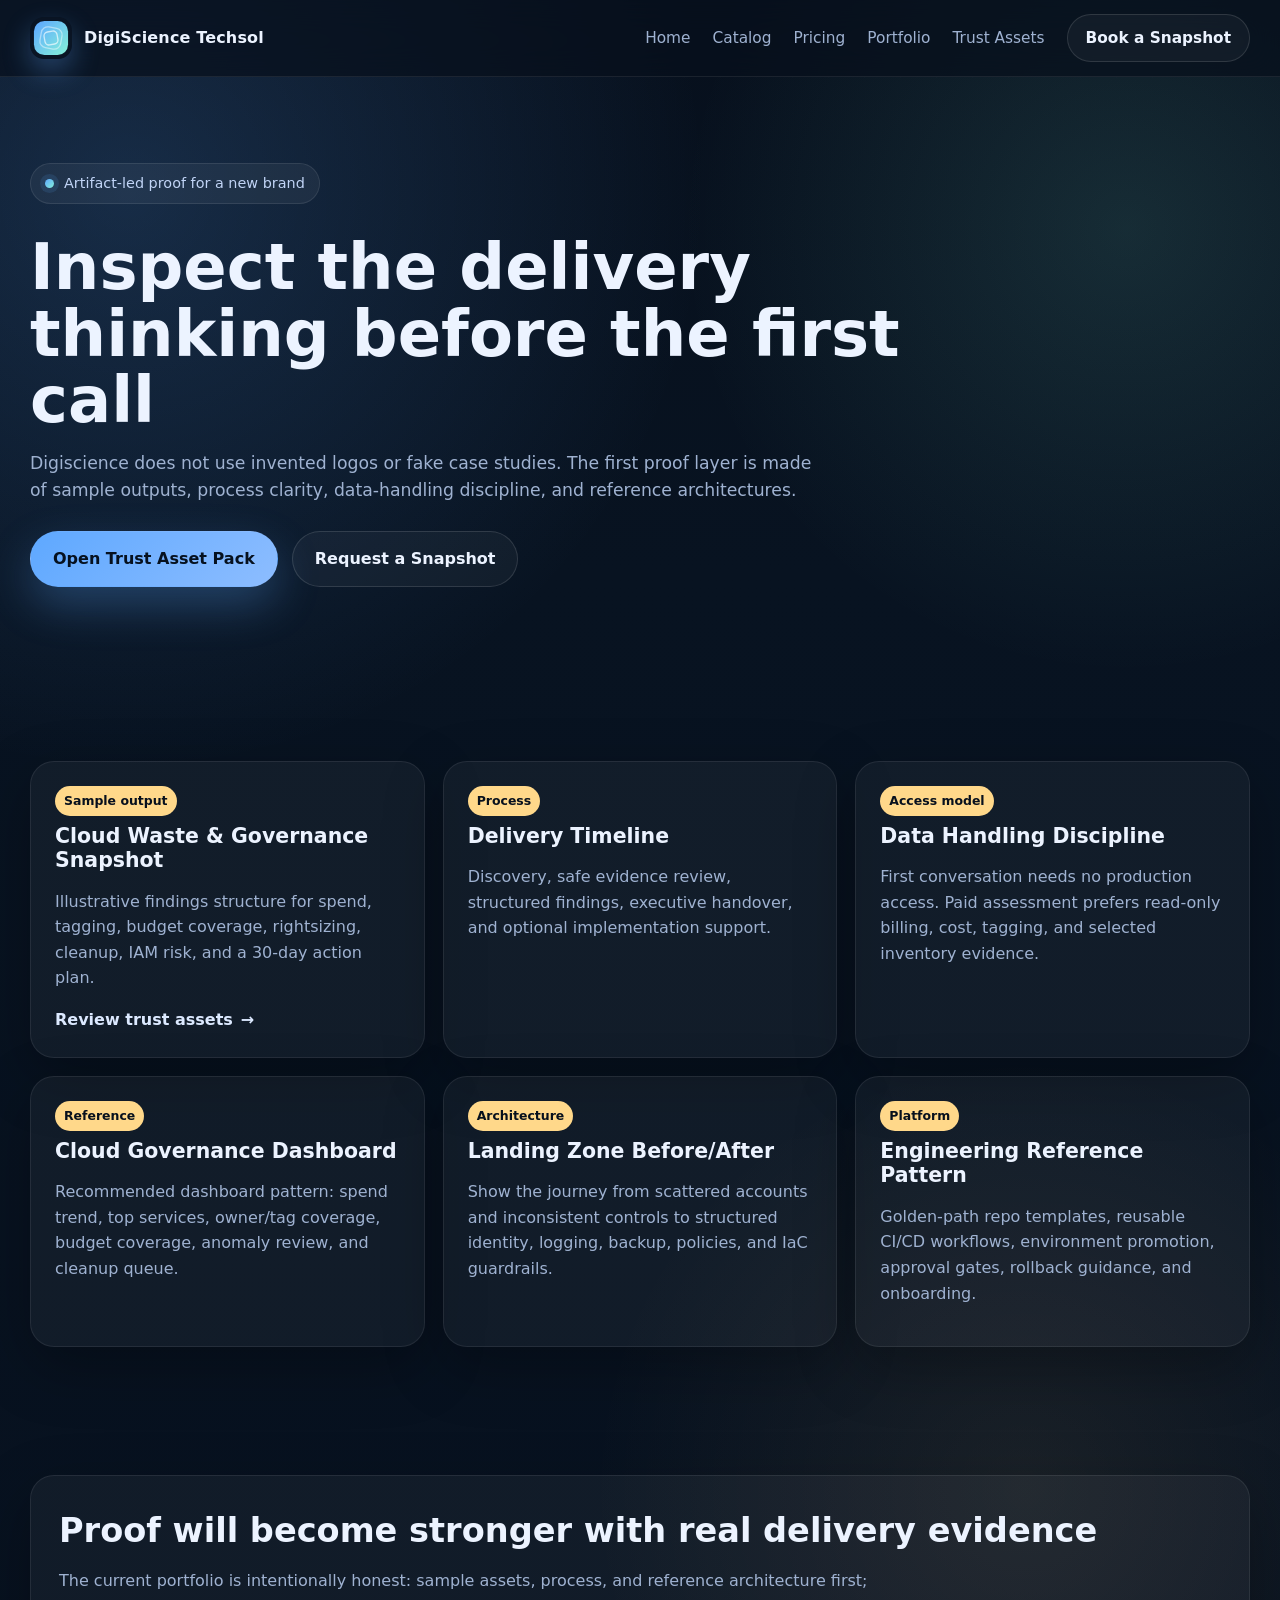
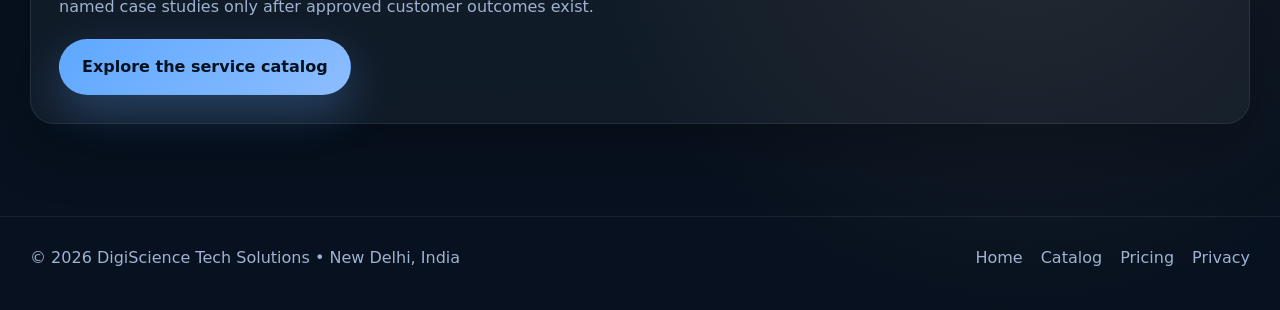
==== portfolio.html @ a68ceeec "Add buyer-ready catalog pricing and portfolio pages" ====
<!DOCTYPE html>
<html lang="en">
<head>
  <meta charset="UTF-8" />
  <meta name="viewport" content="width=device-width, initial-scale=1.0" />
  <title>Portfolio And Proof | DigiScience Techsol</title>
  <meta name="description" content="Review DigiScience Techsol's artifact-led proof: sample cloud governance output, delivery process, data handling, landing-zone diagrams, and platform engineering reference architecture." />
  <meta name="robots" content="index, follow" />
  <meta name="theme-color" content="#07101d" />
  <link rel="canonical" href="https://digisciencetechsol.com/portfolio.html" />
  <link rel="icon" href="assets/favicon.svg" type="image/svg+xml" />
  <link rel="stylesheet" href="style.css" />
</head>
<body>
  <header class="topbar">
    <div class="container nav">
      <a class="brand" href="index.html#home" aria-label="DigiScience Tech Solutions home">
        <img class="brand-mark" src="assets/favicon.svg" alt="DigiScience logo" width="42" height="42" decoding="async" />
        <span class="brand-text">DigiScience Techsol</span>
      </a>
      <button class="menu-toggle" id="menuToggle" aria-label="Open menu" aria-expanded="false" aria-controls="navLinks">
        <span></span><span></span><span></span>
      </button>
      <nav class="nav-links" id="navLinks">
        <a href="index.html">Home</a>
        <a href="services.html">Catalog</a>
        <a href="pricing.html">Pricing</a>
        <a href="portfolio.html">Portfolio</a>
        <a href="trust-assets.html">Trust Assets</a>
        <a href="index.html#contact" class="btn btn-secondary nav-cta">Book a Snapshot</a>
      </nav>
    </div>
  </header>

  <main>
    <section class="page-hero bg-grid">
      <div class="container">
        <div class="eyebrow">Artifact-led proof for a new brand</div>
        <h1>Inspect the delivery thinking before the first call</h1>
        <p>Digiscience does not use invented logos or fake case studies. The first proof layer is made of sample outputs, process clarity, data-handling discipline, and reference architectures.</p>
        <div class="hero-actions">
          <a class="btn btn-primary" href="trust-assets.html">Open Trust Asset Pack</a>
          <a class="btn btn-secondary" href="index.html#contact">Request a Snapshot</a>
        </div>
      </div>
    </section>

    <section class="section">
      <div class="container proof-grid">
        <article class="proof-card">
          <span class="trust-kicker">Sample output</span>
          <h2>Cloud Waste & Governance Snapshot</h2>
          <p>Illustrative findings structure for spend, tagging, budget coverage, rightsizing, cleanup, IAM risk, and a 30-day action plan.</p>
          <a class="card-link" href="trust-assets.html">Review trust assets <span>→</span></a>
        </article>
        <article class="proof-card">
          <span class="trust-kicker">Process</span>
          <h2>Delivery Timeline</h2>
          <p>Discovery, safe evidence review, structured findings, executive handover, and optional implementation support.</p>
        </article>
        <article class="proof-card">
          <span class="trust-kicker">Access model</span>
          <h2>Data Handling Discipline</h2>
          <p>First conversation needs no production access. Paid assessment prefers read-only billing, cost, tagging, and selected inventory evidence.</p>
        </article>
        <article class="proof-card">
          <span class="trust-kicker">Reference</span>
          <h2>Cloud Governance Dashboard</h2>
          <p>Recommended dashboard pattern: spend trend, top services, owner/tag coverage, budget coverage, anomaly review, and cleanup queue.</p>
        </article>
        <article class="proof-card">
          <span class="trust-kicker">Architecture</span>
          <h2>Landing Zone Before/After</h2>
          <p>Show the journey from scattered accounts and inconsistent controls to structured identity, logging, backup, policies, and IaC guardrails.</p>
        </article>
        <article class="proof-card">
          <span class="trust-kicker">Platform</span>
          <h2>Engineering Reference Pattern</h2>
          <p>Golden-path repo templates, reusable CI/CD workflows, environment promotion, approval gates, rollback guidance, and onboarding.</p>
        </article>
      </div>
    </section>

    <section class="section section-tight">
      <div class="container cta-panel">
        <h2>Proof will become stronger with real delivery evidence</h2>
        <p>The current portfolio is intentionally honest: sample assets, process, and reference architecture first; named case studies only after approved customer outcomes exist.</p>
        <a class="btn btn-primary" href="services.html">Explore the service catalog</a>
      </div>
    </section>
  </main>

  <footer class="footer">
    <div class="container footer-inner">
      <div>© 2026 DigiScience Tech Solutions • New Delhi, India</div>
      <div class="footer-links">
        <a href="index.html">Home</a>
        <a href="services.html">Catalog</a>
        <a href="pricing.html">Pricing</a>
        <a href="privacy.html">Privacy</a>
      </div>
    </div>
  </footer>

  <script src="script.js" defer></script>
</body>
</html>
---- style.css ----
:root {
  --bg: #07101d;
  --bg-2: #0b1627;
  --panel: rgba(12, 24, 42, 0.8);
  --panel-2: rgba(255, 255, 255, 0.05);
  --line: rgba(255, 255, 255, 0.08);
  --text: #ecf3ff;
  --muted: #9fb2d1;
  --primary: #5ea8ff;
  --primary-2: #84f0da;
  --accent: #ffd88a;
  --success: #8df2c4;
  --shadow: 0 20px 60px rgba(0, 0, 0, 0.28);
  --radius: 24px;
  --max: 1220px;
}

* {
  box-sizing: border-box;
}

html {
  scroll-behavior: smooth;
}

body {
  margin: 0;
  font-family: ui-sans-serif, system-ui, -apple-system, BlinkMacSystemFont, "Segoe UI", sans-serif;
  color: var(--text);
  background:
    radial-gradient(circle at 10% 10%, rgba(94,168,255,0.18), transparent 28%),
    radial-gradient(circle at 88% 12%, rgba(132,240,218,0.12), transparent 22%),
    radial-gradient(circle at 80% 78%, rgba(255,216,138,0.08), transparent 24%),
    linear-gradient(180deg, #07101d 0%, #081321 30%, #07111f 100%);
  line-height: 1.6;
  overflow-x: hidden;
}

img {
  max-width: 100%;
  display: block;
}

a {
  color: inherit;
  text-decoration: none;
}

.container {
  width: min(var(--max), calc(100% - 32px));
  margin: 0 auto;
}

.section {
  padding: 92px 0;
  position: relative;
}

.section-tight {
  padding-top: 36px;
}

.section-title {
  margin: 0 0 14px;
  font-size: clamp(2rem, 4vw, 3.25rem);
  line-height: 1.08;
  letter-spacing: 0;
}

.section-title.smaller {
  font-size: clamp(1.85rem, 3.2vw, 2.2rem);
}

.section-subtitle {
  margin: 0 0 28px;
  max-width: 760px;
  color: var(--muted);
  font-size: 1.02rem;
}

.section-subtitle.compact,
.muted-top,
.list-item span,
.step p,
.panel-copy,
.cta-banner span,
.contact-link span,
.contact-link a,
.faq-answer {
  color: var(--muted);
}

.bg-grid::before {
  content: "";
  position: absolute;
  inset: 0;
  background-image: linear-gradient(rgba(255,255,255,0.03) 1px, transparent 1px), linear-gradient(90deg, rgba(255,255,255,0.03) 1px, transparent 1px);
  background-size: 36px 36px;
  mask-image: linear-gradient(180deg, rgba(255,255,255,0.16), transparent 80%);
  pointer-events: none;
}

.topbar {
  position: sticky;
  top: 0;
  z-index: 100;
  backdrop-filter: blur(16px);
  background: rgba(7, 16, 29, 0.72);
  border-bottom: 1px solid var(--line);
}

.nav {
  min-height: 76px;
  display: flex;
  align-items: center;
  justify-content: space-between;
  gap: 18px;
}

.brand {
  display: flex;
  align-items: center;
  gap: 12px;
  font-weight: 700;
  letter-spacing: 0.01em;
  min-width: 0;
}

.brand-mark {
  width: 42px;
  height: 42px;
  border-radius: 14px;
  box-shadow: 0 12px 28px rgba(94, 168, 255, 0.32);
  flex: 0 0 auto;
}

.brand-text {
  white-space: nowrap;
  overflow: hidden;
  text-overflow: ellipsis;
}

.nav-links {
  display: flex;
  align-items: center;
  gap: 22px;
  color: var(--muted);
  font-size: 0.96rem;
}

.nav-links a:hover,
.footer-links a:hover,
.contact-link a:hover {
  color: var(--text);
}

.menu-toggle {
  display: none;
  border: 1px solid var(--line);
  background: transparent;
  color: var(--text);
  padding: 10px 12px;
  border-radius: 12px;
  cursor: pointer;
  min-width: 50px;
  min-height: 44px;
  align-items: center;
  justify-content: center;
  gap: 4px;
  flex-direction: column;
}

.menu-toggle span {
  width: 18px;
  height: 2px;
  background: var(--text);
  border-radius: 999px;
  display: block;
}

.btn {
  display: inline-flex;
  align-items: center;
  justify-content: center;
  gap: 10px;
  border-radius: 999px;
  padding: 14px 22px;
  font-weight: 600;
  border: 1px solid transparent;
  cursor: pointer;
  transition: transform .2s ease, box-shadow .2s ease, border-color .2s ease, background .2s ease;
}

.btn:hover {
  transform: translateY(-1px);
}

.btn-primary {
  color: #06111f;
  background: linear-gradient(135deg, var(--primary), #8dbdff);
  box-shadow: 0 18px 44px rgba(94,168,255,0.28);
}

.btn-secondary {
  background: rgba(255,255,255,0.04);
  border-color: rgba(255,255,255,0.12);
  color: var(--text);
}

.btn-ghost {
  background: transparent;
  border-color: rgba(255,255,255,0.14);
  color: #dbe7ff;
}

.nav-cta {
  padding: 11px 18px;
}

.hero {
  padding: 84px 0 64px;
  position: relative;
}

.page-hero {
  padding: 86px 0 58px;
  position: relative;
}

.page-hero h1 {
  margin: 12px 0 16px;
  max-width: 900px;
  font-size: clamp(2.35rem, 5vw, 4.4rem);
  line-height: 1.04;
  letter-spacing: 0;
}

.page-hero p {
  max-width: 800px;
  margin: 0 0 26px;
  color: var(--muted);
  font-size: 1.08rem;
}

.catalog-grid,
.price-grid,
.proof-grid {
  display: grid;
  grid-template-columns: repeat(3, minmax(0, 1fr));
  gap: 18px;
}

.catalog-offer,
.price-card,
.proof-card,
.check-card,
.cta-panel {
  border: 1px solid var(--line);
  background: rgba(255,255,255,0.045);
  border-radius: var(--radius);
  box-shadow: var(--shadow);
}

.catalog-offer,
.price-card,
.proof-card {
  padding: 24px;
}

.catalog-offer h2,
.price-card h2,
.proof-card h2 {
  margin: 8px 0 12px;
  font-size: 1.28rem;
  line-height: 1.2;
}

.catalog-offer p,
.price-card p,
.proof-card p,
.catalog-offer li {
  color: var(--muted);
}

.catalog-offer ul {
  margin: 18px 0 0;
  padding-left: 20px;
}

.catalog-offer li + li {
  margin-top: 8px;
}

.price-card.featured {
  border-color: rgba(132,240,218,0.28);
  background: rgba(132,240,218,0.08);
}

.price {
  color: var(--text) !important;
  margin: 14px 0;
  font-size: 1.55rem;
  line-height: 1.25;
  font-weight: 800;
}

.price span {
  color: var(--muted);
  font-size: 1rem;
  font-weight: 600;
}

.check-grid {
  display: grid;
  grid-template-columns: repeat(2, minmax(0, 1fr));
  gap: 12px;
}

.check-card {
  padding: 16px 18px;
  color: #dbe7ff;
}

.cta-panel {
  padding: 28px;
}

.cta-panel h2 {
  margin: 0 0 10px;
  font-size: clamp(1.55rem, 3vw, 2.1rem);
}

.cta-panel p {
  margin: 0 0 20px;
  max-width: 840px;
  color: var(--muted);
}

.hero-grid {
  display: grid;
  grid-template-columns: 1.1fr 0.9fr;
  gap: 34px;
  align-items: center;
}

.eyebrow {
  display: inline-flex;
  align-items: center;
  gap: 10px;
  border-radius: 999px;
  padding: 8px 14px;
  background: rgba(255,255,255,0.05);
  border: 1px solid rgba(255,255,255,0.09);
  color: #c1d4f6;
  font-size: 0.9rem;
  margin-bottom: 18px;
}

.eyebrow::before {
  content: "";
  width: 9px;
  height: 9px;
  border-radius: 50%;
  background: linear-gradient(135deg, var(--primary), var(--primary-2));
  box-shadow: 0 0 0 5px rgba(94,168,255,0.12);
}

.hero h1 {
  margin: 0 0 18px;
  font-size: clamp(2.8rem, 6vw, 5.25rem);
  line-height: 0.98;
  letter-spacing: 0;
  max-width: 760px;
}

.gradient-text {
  background: linear-gradient(135deg, #ffffff 10%, #b2d7ff 50%, #92f2df 100%);
  -webkit-background-clip: text;
  background-clip: text;
  color: transparent;
}

.hero p {
  margin: 0 0 26px;
  max-width: 700px;
  color: var(--muted);
  font-size: 1.07rem;
}

.hero-actions,
.hero-badges,
.tags,
.footer-links {
  display: flex;
  flex-wrap: wrap;
}

.hero-actions {
  gap: 14px;
  margin-bottom: 24px;
}

.hero-badges {
  gap: 10px;
}

.chip,
.tag {
  display: inline-flex;
  align-items: center;
  gap: 8px;
  padding: 10px 12px;
  border-radius: 999px;
  background: rgba(255,255,255,0.05);
  border: 1px solid rgba(255,255,255,0.08);
  color: #d8e6ff;
  font-size: 0.9rem;
}

.hero-panel,
.card,
.step,
.contact-card,
.faq-item {
  background: var(--panel);
  border: 1px solid var(--line);
  box-shadow: var(--shadow);
}

.hero-panel {
  position: relative;
  overflow: hidden;
  border-radius: 28px;
  padding: 28px;
}

.hero-panel::before {
  content: "";
  position: absolute;
  top: -80px;
  right: -80px;
  width: 220px;
  height: 220px;
  border-radius: 50%;
  background: radial-gradient(circle, rgba(132,240,218,0.22), transparent 64%);
}

.panel-title,
.subhead {
  margin-top: 0;
  font-size: 1.45rem;
}

.panel-copy {
  margin: 0;
}

.hero-diagram {
  display: grid;
  gap: 14px;
  margin-top: 18px;
}

.flow-box {
  border-radius: 18px;
  padding: 16px 18px;
  background: rgba(255,255,255,0.04);
  border: 1px solid rgba(255,255,255,0.08);
  display: flex;
  align-items: center;
  justify-content: space-between;
  gap: 12px;
}

.flow-box strong {
  display: block;
  font-size: 1rem;
}

.flow-box span {
  color: var(--muted);
  font-size: 0.92rem;
}

.arrow,
.card-icon,
.icon,
.number {
  display: inline-flex;
  align-items: center;
  justify-content: center;
}

.arrow {
  width: 34px;
  height: 34px;
  border-radius: 10px;
  background: rgba(94,168,255,0.12);
  color: #d8e6ff;
  flex: 0 0 auto;
}

.cta-banner {
  margin-top: 22px;
  padding: 20px 22px;
  border-radius: 22px;
  background: linear-gradient(135deg, rgba(94,168,255,0.12), rgba(132,240,218,0.08));
  border: 1px solid rgba(255,255,255,0.08);
}

.cta-banner strong {
  display: block;
  margin-bottom: 6px;
}

.space-top {
  margin-top: 22px;
}

.service-strip {
  background: #060606;
  border-top: 1px solid rgba(255,255,255,0.08);
  border-bottom: 1px solid rgba(255,255,255,0.08);
}

.service-strip-inner {
  display: grid;
  grid-template-columns: repeat(6, minmax(0, 1fr));
  gap: 1px;
  background: rgba(255,255,255,0.08);
}

.service-link {
  background: #0a0a0a;
  text-align: center;
  padding: 18px 12px;
  color: #deebff;
  font-size: 0.95rem;
  transition: background .2s ease, color .2s ease;
}

.service-link:hover {
  background: #101826;
  color: #fff;
}

.cards,
.process,
.pill-grid,
.contact-grid,
.trust-grid,
.asset-grid,
.check-grid {
  display: grid;
}

.cards {
  grid-template-columns: repeat(3, minmax(0, 1fr));
  gap: 24px;
}

.card {
  position: relative;
  border-radius: var(--radius);
  padding: 28px;
  overflow: hidden;
}

.card::before {
  content: "";
  position: absolute;
  inset: 0 0 auto 0;
  height: 1px;
  background: linear-gradient(90deg, transparent, rgba(255,255,255,0.18), transparent);
}

.card h3 {
  margin: 14px 0 10px;
  font-size: 1.22rem;
}

.card p {
  margin: 0 0 16px;
  color: var(--muted);
}

.card-icon,
.icon {
  width: 42px;
  height: 42px;
  border-radius: 14px;
  background: rgba(94,168,255,0.12);
  color: #d9e8ff;
  flex: 0 0 auto;
  font-weight: 700;
  font-size: 0.9rem;
}

.tags {
  gap: 8px;
  margin-bottom: 18px;
}

.tags-tight {
  gap: 10px;
}

.tag {
  margin: 0;
  padding: 8px 11px;
  background: rgba(94,168,255,0.1);
  border: 1px solid rgba(94,168,255,0.14);
  font-size: 0.84rem;
}

.card-link {
  color: #dce9ff;
  font-weight: 600;
  display: inline-flex;
  align-items: center;
  gap: 8px;
}

.card-link:hover {
  color: #fff;
}

.trust-grid {
  grid-template-columns: repeat(4, minmax(0, 1fr));
  gap: 18px;
}

.trust-card {
  border-radius: 22px;
  padding: 22px;
  background: rgba(255,255,255,0.04);
  border: 1px solid rgba(255,255,255,0.08);
}

.trust-card h3 {
  margin: 8px 0 10px;
  font-size: 1.06rem;
}

.trust-card p {
  margin: 0;
  color: var(--muted);
  font-size: 0.95rem;
}

.trust-kicker {
  display: inline-flex;
  padding: 5px 9px;
  border-radius: 999px;
  color: #07101d;
  background: var(--accent);
  font-size: 0.78rem;
  font-weight: 700;
}

.trust-actions {
  display: flex;
  gap: 12px;
  flex-wrap: wrap;
  margin-top: 24px;
}

.split {
  display: grid;
  grid-template-columns: 1fr 1fr;
  gap: 24px;
  align-items: stretch;
}

.list {
  display: grid;
  gap: 14px;
}

.list-item {
  display: flex;
  gap: 14px;
  align-items: flex-start;
  padding: 14px 0;
  border-bottom: 1px solid rgba(255,255,255,0.08);
}

.list-item:last-child {
  border-bottom: none;
}

.dot {
  width: 12px;
  height: 12px;
  border-radius: 50%;
  background: linear-gradient(135deg, var(--primary), var(--primary-2));
  margin-top: 8px;
  flex: 0 0 auto;
}

.pill-grid {
  grid-template-columns: repeat(2, minmax(0, 1fr));
  gap: 14px;
}

.pill-card {
  border-radius: 20px;
  padding: 18px;
  background: rgba(255,255,255,0.04);
  border: 1px solid rgba(255,255,255,0.08);
}

.pill-card strong {
  display: block;
  margin-bottom: 8px;
}

.pill-card span {
  color: var(--muted);
  font-size: 0.95rem;
}

.process {
  grid-template-columns: repeat(4, minmax(0, 1fr));
  gap: 18px;
}

.step {
  border-radius: 22px;
  padding: 24px;
}

.number {
  width: 42px;
  height: 42px;
  border-radius: 12px;
  font-weight: 700;
  margin-bottom: 16px;
  background: rgba(94,168,255,0.12);
  color: #d6e6ff;
}

.step h3 {
  margin: 0 0 10px;
}

.step p {
  margin: 0;
}

.asset-hero {
  position: relative;
  padding: 86px 0 54px;
}

.asset-hero .container {
  max-width: 920px;
}

.asset-hero h1 {
  margin: 0 0 18px;
  font-size: clamp(2.35rem, 5vw, 4.2rem);
  line-height: 1.04;
}

.asset-hero p {
  max-width: 760px;
  color: var(--muted);
  font-size: 1.08rem;
}

.asset-section {
  padding-top: 52px;
}

.asset-layout {
  display: grid;
  grid-template-columns: 250px minmax(0, 1fr);
  gap: 28px;
  align-items: start;
}

.asset-nav {
  position: sticky;
  top: 98px;
  display: grid;
  gap: 8px;
  padding: 14px;
  border-radius: 20px;
  background: rgba(255,255,255,0.04);
  border: 1px solid rgba(255,255,255,0.08);
}

.asset-nav a {
  color: var(--muted);
  padding: 9px 11px;
  border-radius: 12px;
}

.asset-nav a:hover {
  color: var(--text);
  background: rgba(255,255,255,0.05);
}

.asset-content {
  display: grid;
  gap: 22px;
}

.asset-card {
  border-radius: 24px;
  padding: 30px;
  background: rgba(12, 24, 42, 0.78);
  border: 1px solid rgba(255,255,255,0.08);
  box-shadow: var(--shadow);
}

.asset-card h2 {
  margin: 0 0 12px;
  font-size: clamp(1.55rem, 3vw, 2.2rem);
  line-height: 1.12;
}

.asset-card h3 {
  margin: 0 0 10px;
}

.asset-card p,
.asset-card li {
  color: var(--muted);
}

.asset-grid {
  grid-template-columns: repeat(2, minmax(0, 1fr));
  gap: 18px;
  margin-top: 22px;
}

.asset-grid > div,
.table-wrap,
.check-grid span {
  border-radius: 18px;
  background: rgba(255,255,255,0.04);
  border: 1px solid rgba(255,255,255,0.08);
  padding: 18px;
}

.asset-card ul {
  margin: 0;
  padding-left: 20px;
}

.table-wrap {
  overflow-x: auto;
  margin-top: 20px;
}

table {
  width: 100%;
  border-collapse: collapse;
  min-width: 680px;
}

th,
td {
  padding: 13px 12px;
  border-bottom: 1px solid rgba(255,255,255,0.08);
  text-align: left;
  vertical-align: top;
}

th {
  color: #eaf2ff;
  font-size: 0.9rem;
}

td {
  color: var(--muted);
}

.compact-process {
  grid-template-columns: repeat(3, minmax(0, 1fr));
  margin-top: 20px;
}

.check-grid {
  grid-template-columns: repeat(2, minmax(0, 1fr));
  gap: 12px;
  margin-top: 18px;
}

.faq {
  display: grid;
  gap: 14px;
}

.faq-item {
  border-radius: 20px;
  overflow: hidden;
}

.faq-question {
  width: 100%;
  display: flex;
  align-items: center;
  justify-content: space-between;
  gap: 16px;
  padding: 20px 22px;
  background: transparent;
  color: var(--text);
  border: 0;
  text-align: left;
  cursor: pointer;
  font: inherit;
  font-weight: 600;
}

.faq-answer {
  display: none;
  padding: 0 22px 20px;
}

.faq-item.open .faq-answer {
  display: block;
}

.contact-grid {
  grid-template-columns: 0.92fr 1.08fr;
  gap: 24px;
  align-items: start;
}

.contact-card {
  border-radius: 24px;
  padding: 28px;
}

.contact-links {
  display: grid;
  gap: 14px;
  margin-top: 18px;
}

.contact-link {
  display: flex;
  align-items: flex-start;
  gap: 14px;
  padding: 16px 18px;
  border-radius: 18px;
  background: rgba(255,255,255,0.04);
  border: 1px solid rgba(255,255,255,0.08);
}

.contact-link strong {
  display: block;
  margin-bottom: 4px;
}

form {
  display: grid;
  gap: 14px;
}

label {
  display: block;
  font-size: 0.95rem;
  color: #dbe7ff;
}

input,
textarea,
select {
  width: 100%;
  margin-top: 8px;
  padding: 14px 15px;
  border-radius: 14px;
  border: 1px solid rgba(255,255,255,0.1);
  background: rgba(255,255,255,0.04);
  color: var(--text);
  font: inherit;
  outline: none;
}

input:focus,
textarea:focus,
select:focus {
  border-color: rgba(94,168,255,0.45);
  box-shadow: 0 0 0 4px rgba(94,168,255,0.12);
}

textarea {
  min-height: 150px;
  resize: vertical;
}

.hidden-field {
  display: none;
}

.form-note {
  margin-top: 8px;
  padding: 14px 16px;
  border-radius: 14px;
  background: rgba(141,242,196,0.08);
  border: 1px solid rgba(141,242,196,0.18);
  color: #d9fff0;
  display: none;
}

.form-note.show {
  display: block;
}

.privacy-note {
  margin: 10px 0 0;
  color: var(--muted);
  font-size: 0.88rem;
  line-height: 1.6;
}

.privacy-note a {
  color: var(--accent);
  font-weight: 700;
}

.footer {
  border-top: 1px solid rgba(255,255,255,0.08);
  padding: 28px 0 40px;
  color: var(--muted);
}

.footer-inner {
  display: flex;
  align-items: center;
  justify-content: space-between;
  gap: 16px;
  flex-wrap: wrap;
}

.footer-links {
  gap: 18px;
}

.reveal {
  opacity: 0;
  transform: translateY(18px);
  transition: opacity .55s ease, transform .55s ease;
}

.reveal.visible {
  opacity: 1;
  transform: translateY(0);
}

.success-page {
  min-height: 100vh;
  display: grid;
  place-items: center;
}

.success-card {
  width: min(720px, calc(100% - 32px));
  border-radius: 28px;
  padding: 36px;
  text-align: center;
  background: var(--panel);
  border: 1px solid var(--line);
  box-shadow: var(--shadow);
}

.success-card h1 {
  margin: 18px 0 12px;
  font-size: clamp(2rem, 4vw, 3rem);
}

.success-card p {
  color: var(--muted);
  margin: 0 0 24px;
}

.success-badge {
  width: 64px;
  height: 64px;
  margin: 0 auto;
  border-radius: 18px;
  background: linear-gradient(135deg, rgba(94,168,255,0.22), rgba(132,240,218,0.22));
  display: grid;
  place-items: center;
  font-size: 1.6rem;
}

@media (max-width: 1080px) {
  .hero-grid,
  .split,
  .contact-grid {
    grid-template-columns: 1fr;
  }

  .cards {
    grid-template-columns: repeat(2, minmax(0, 1fr));
  }

  .process {
    grid-template-columns: repeat(2, minmax(0, 1fr));
  }

  .trust-grid,
  .asset-grid,
  .compact-process,
  .check-grid {
    grid-template-columns: repeat(2, minmax(0, 1fr));
  }

  .asset-layout {
    grid-template-columns: 1fr;
  }

  .asset-nav {
    position: static;
    grid-template-columns: repeat(3, minmax(0, 1fr));
  }

  .service-strip-inner {
    grid-template-columns: repeat(3, minmax(0, 1fr));
  }
}

@media (max-width: 760px) {
  .menu-toggle {
    display: inline-flex;
  }

  .nav {
    padding: 14px 0;
    align-items: flex-start;
  }

  .nav-links {
    display: none;
    position: absolute;
    top: 76px;
    left: 16px;
    right: 16px;
    padding: 14px;
    background: rgba(8, 17, 30, 0.97);
    border-radius: 18px;
    border: 1px solid rgba(255,255,255,0.08);
    flex-direction: column;
    align-items: flex-start;
  }

  .nav-links.open {
    display: flex;
  }

  .cards,
  .pill-grid,
  .process,
  .service-strip-inner,
  .trust-grid,
  .asset-grid,
  .compact-process,
  .check-grid,
  .asset-nav,
  .catalog-grid,
  .price-grid,
  .proof-grid {
    grid-template-columns: 1fr;
  }

  .hero {
    padding-top: 62px;
  }

  .section {
    padding: 72px 0;
  }

  .hero-actions {
    flex-direction: column;
    align-items: stretch;
  }

  .btn,
  .nav-cta {
    width: 100%;
  }

  .brand-text {
    white-space: normal;
    line-height: 1.2;
  }
}


.flow-link {
  cursor: pointer;
}

.flow-link:hover {
  border-color: rgba(94,168,255,0.28);
  background: rgba(255,255,255,0.06);
}

.flow-link:hover .arrow,
.card-link:hover span,
.cta-inline-link:hover {
  transform: translateX(2px);
}

.arrow,
.card-link span {
  transition: transform .2s ease;
}

.cta-inline-link {
  display: inline-flex;
  align-items: center;
  gap: 8px;
  margin-top: 12px;
  font-weight: 600;
  color: #e6f0ff;
}

.cta-inline-link:hover {
  color: #ffffff;
}

.faq-question span {
  display: inline-flex;
  min-width: 20px;
  justify-content: center;
  font-size: 1.15rem;
}

.form-note.show {
  display: block;
}

.form-note.is-success {
  background: rgba(141,242,196,0.08);
  border-color: rgba(141,242,196,0.18);
  color: #d9fff0;
}

.form-note.is-info {
  background: rgba(94,168,255,0.10);
  border-color: rgba(94,168,255,0.22);
  color: #e3efff;
}


/* SEO / performance refinements */
.flow-link,
.card-link,
.service-link,
.footer-links a,
.nav-links a,
.contact-link a,
.cta-inline-link {
  text-underline-offset: 0.18em;
}

.btn:focus-visible,
.nav-links a:focus-visible,
.footer-links a:focus-visible,
.service-link:focus-visible,
.card-link:focus-visible,
.flow-link:focus-visible,
.contact-link a:focus-visible,
.cta-inline-link:focus-visible,
.faq-question:focus-visible,
input:focus-visible,
textarea:focus-visible,
select:focus-visible {
  outline: 2px solid rgba(132, 240, 218, 0.9);
  outline-offset: 3px;
}

@media (prefers-reduced-motion: reduce) {
  html {
    scroll-behavior: auto;
  }

  *, *::before, *::after {
    animation-duration: 0.01ms !important;
    animation-iteration-count: 1 !important;
    transition-duration: 0.01ms !important;
  }
}
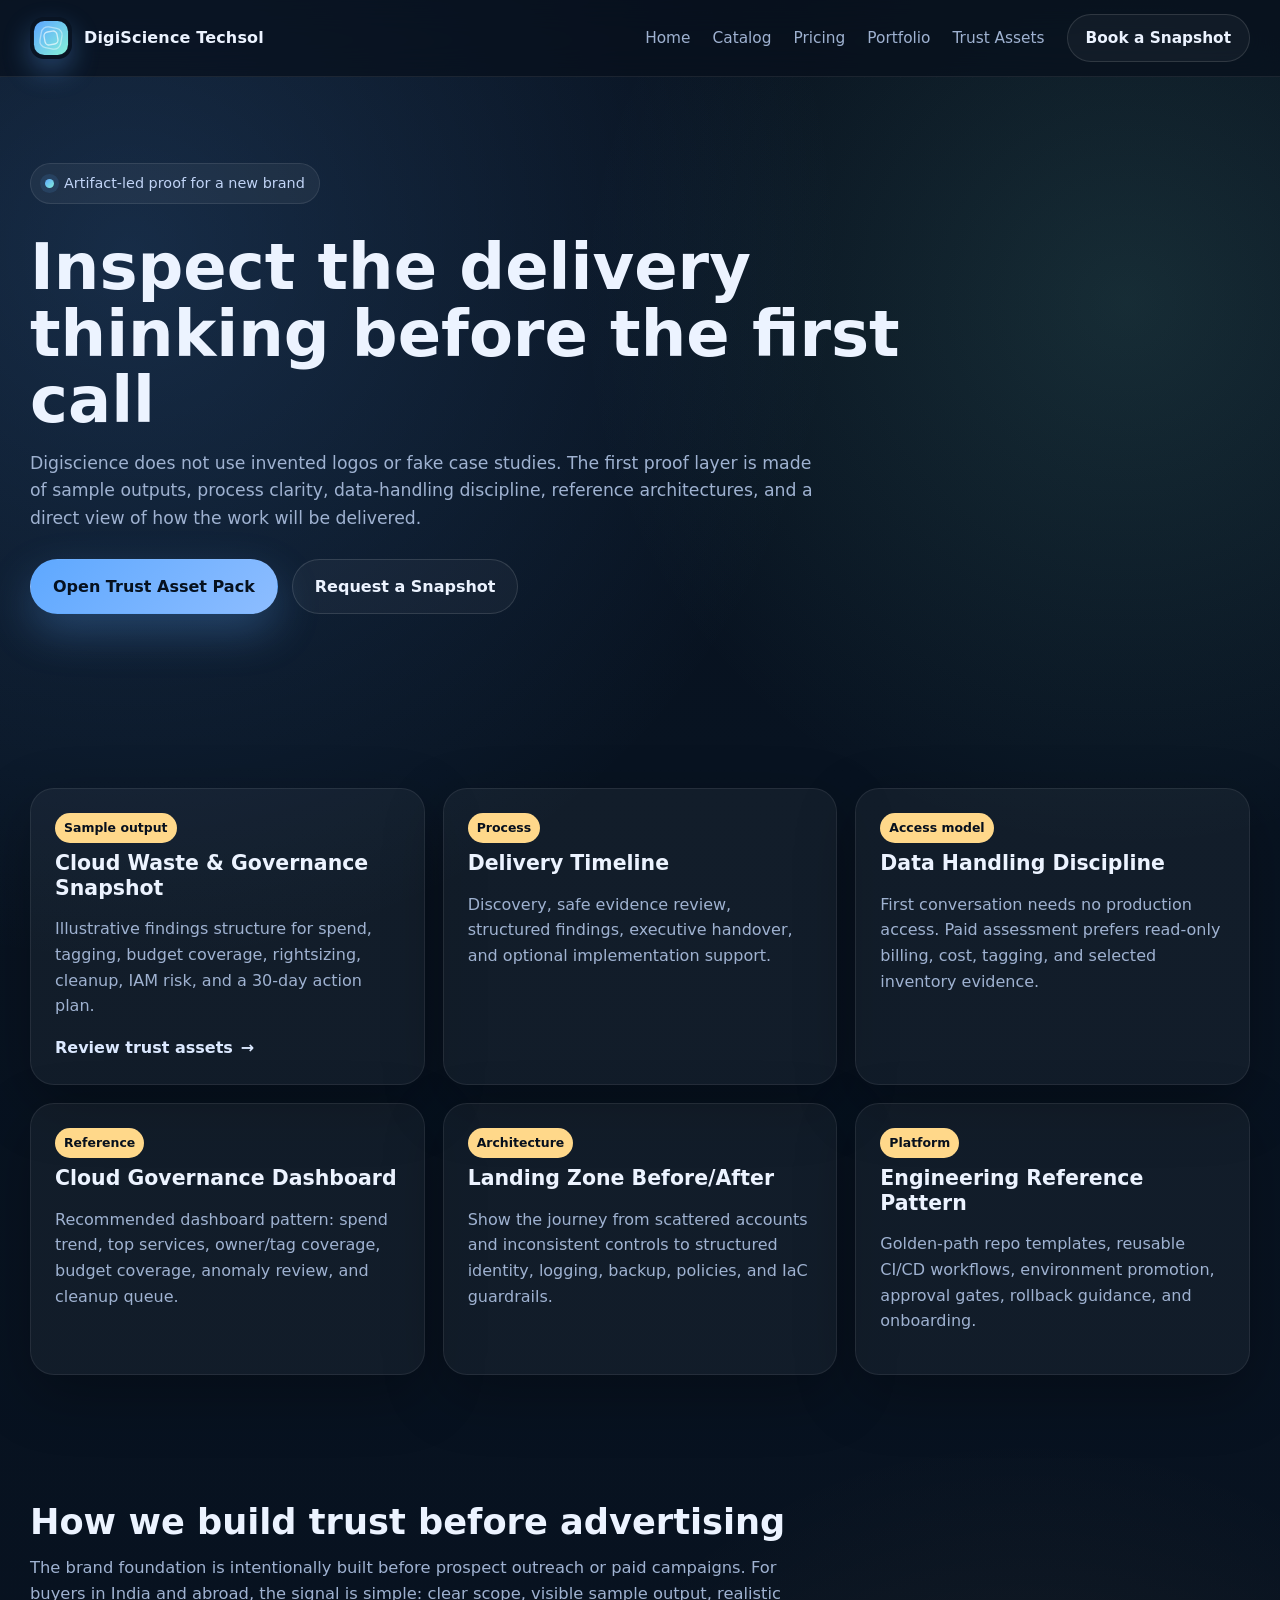
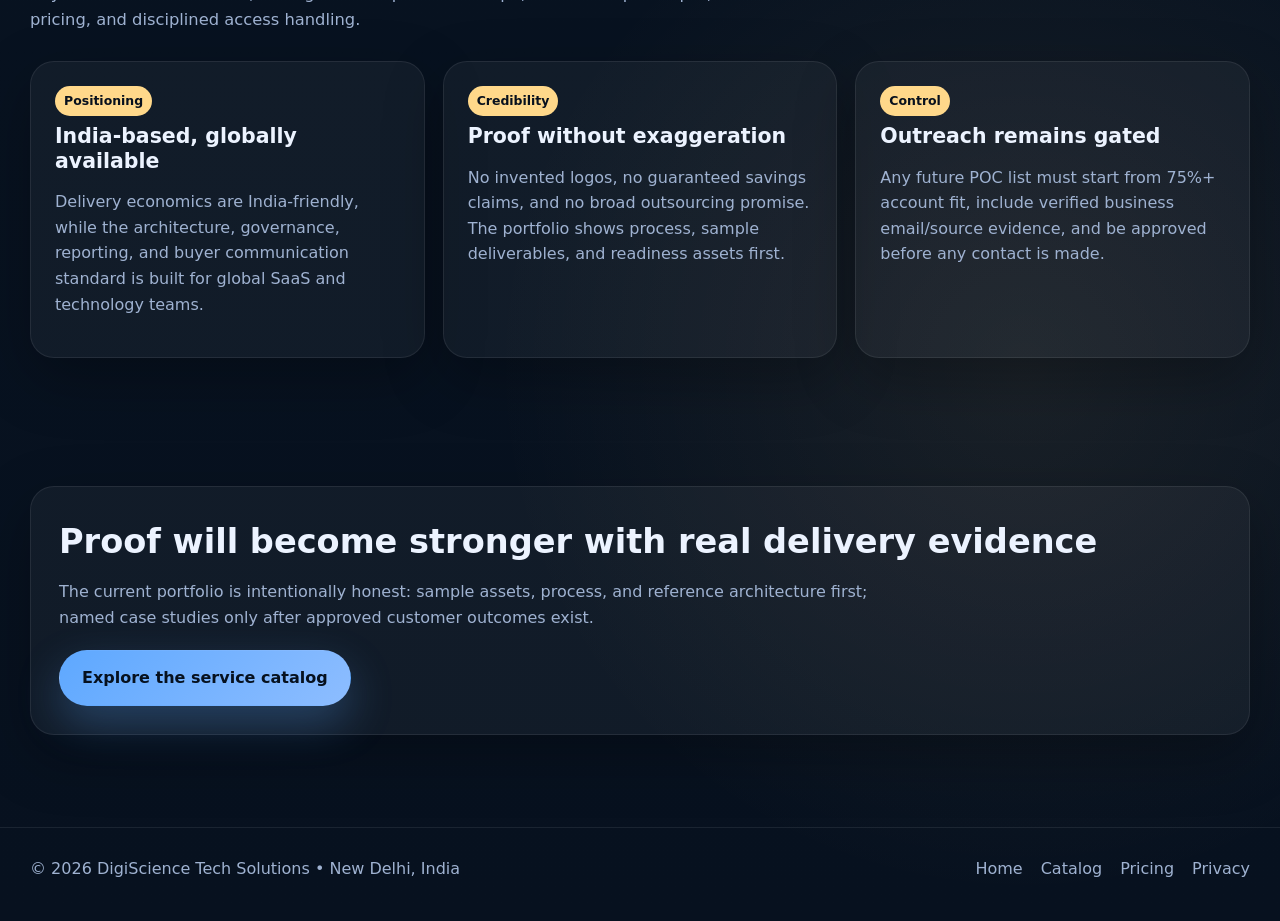
==== commit 8fd5cef2: "Polish brand proof and trust pages" ====
--- a/portfolio.html
+++ b/portfolio.html
@@ -37,7 +37,7 @@
       <div class="container">
         <div class="eyebrow">Artifact-led proof for a new brand</div>
         <h1>Inspect the delivery thinking before the first call</h1>
-        <p>Digiscience does not use invented logos or fake case studies. The first proof layer is made of sample outputs, process clarity, data-handling discipline, and reference architectures.</p>
+        <p>Digiscience does not use invented logos or fake case studies. The first proof layer is made of sample outputs, process clarity, data-handling discipline, reference architectures, and a direct view of how the work will be delivered.</p>
         <div class="hero-actions">
           <a class="btn btn-primary" href="trust-assets.html">Open Trust Asset Pack</a>
           <a class="btn btn-secondary" href="index.html#contact">Request a Snapshot</a>
@@ -82,6 +82,30 @@
     </section>
 
     <section class="section section-tight">
+      <div class="container">
+        <h2 class="section-title smaller">How we build trust before advertising</h2>
+        <p class="section-subtitle">The brand foundation is intentionally built before prospect outreach or paid campaigns. For buyers in India and abroad, the signal is simple: clear scope, visible sample output, realistic pricing, and disciplined access handling.</p>
+        <div class="proof-grid">
+          <article class="proof-card">
+            <span class="trust-kicker">Positioning</span>
+            <h2>India-based, globally available</h2>
+            <p>Delivery economics are India-friendly, while the architecture, governance, reporting, and buyer communication standard is built for global SaaS and technology teams.</p>
+          </article>
+          <article class="proof-card">
+            <span class="trust-kicker">Credibility</span>
+            <h2>Proof without exaggeration</h2>
+            <p>No invented logos, no guaranteed savings claims, and no broad outsourcing promise. The portfolio shows process, sample deliverables, and readiness assets first.</p>
+          </article>
+          <article class="proof-card">
+            <span class="trust-kicker">Control</span>
+            <h2>Outreach remains gated</h2>
+            <p>Any future POC list must start from 75%+ account fit, include verified business email/source evidence, and be approved before any contact is made.</p>
+          </article>
+        </div>
+      </div>
+    </section>
+
+    <section class="section section-tight">
       <div class="container cta-panel">
         <h2>Proof will become stronger with real delivery evidence</h2>
         <p>The current portfolio is intentionally honest: sample assets, process, and reference architecture first; named case studies only after approved customer outcomes exist.</p>
@@ -105,4 +129,3 @@
   <script src="script.js" defer></script>
 </body>
 </html>
-
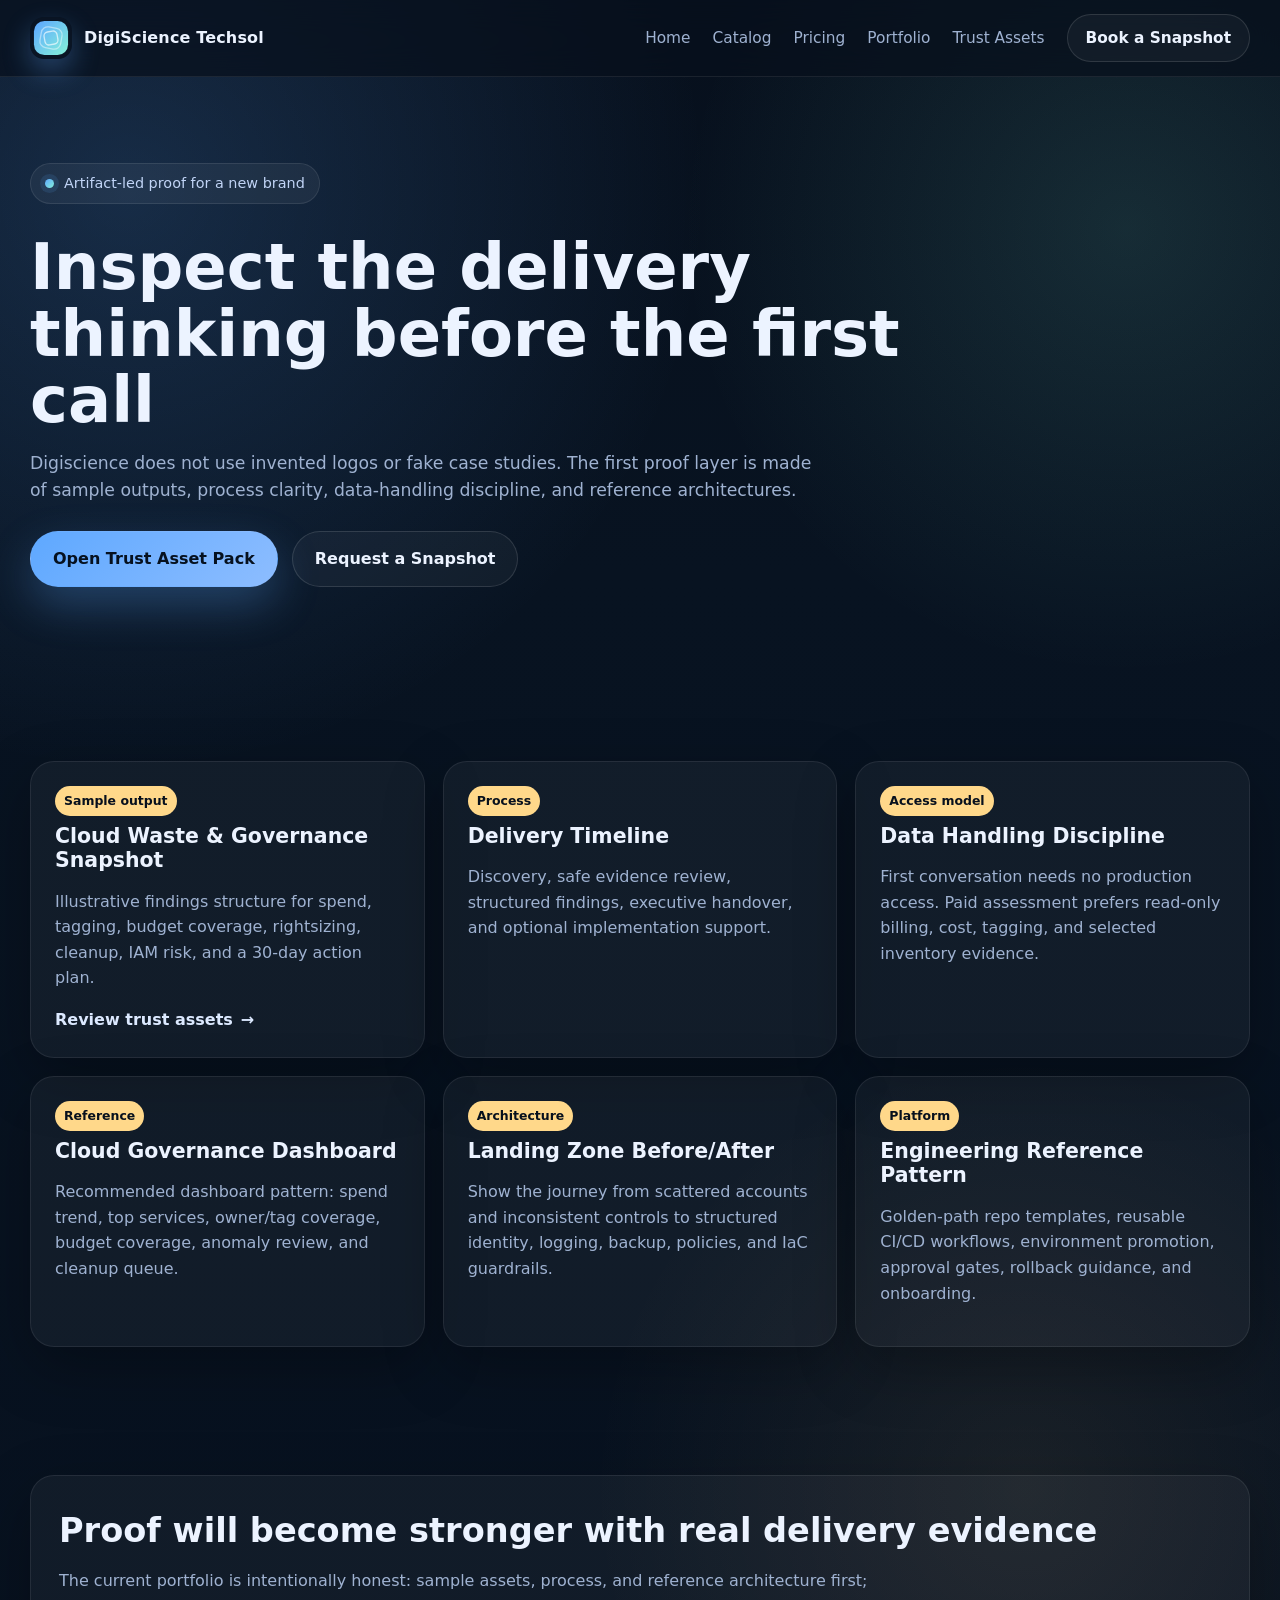
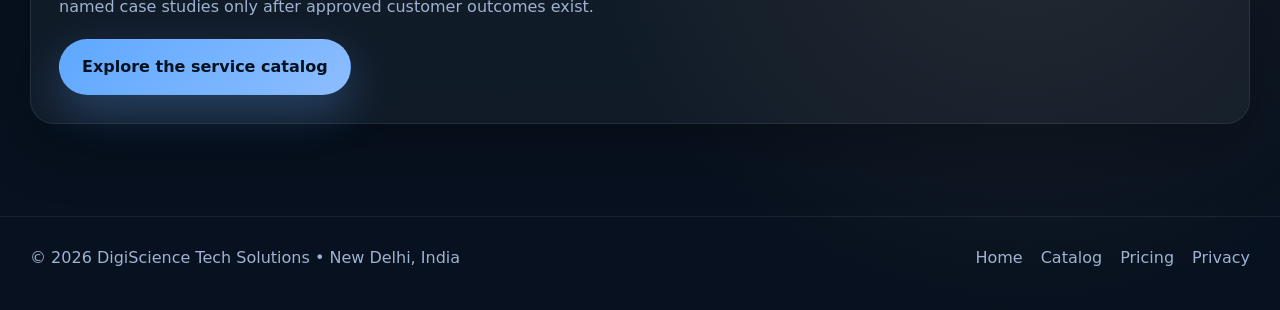
==== commit a35d2dc5: "Add DigiScience trust asset one-pager" ====
--- a/portfolio.html
+++ b/portfolio.html
@@ -37,7 +37,7 @@
       <div class="container">
         <div class="eyebrow">Artifact-led proof for a new brand</div>
         <h1>Inspect the delivery thinking before the first call</h1>
-        <p>Digiscience does not use invented logos or fake case studies. The first proof layer is made of sample outputs, process clarity, data-handling discipline, reference architectures, and a direct view of how the work will be delivered.</p>
+        <p>Digiscience does not use invented logos or fake case studies. The first proof layer is made of sample outputs, process clarity, data-handling discipline, and reference architectures.</p>
         <div class="hero-actions">
           <a class="btn btn-primary" href="trust-assets.html">Open Trust Asset Pack</a>
           <a class="btn btn-secondary" href="index.html#contact">Request a Snapshot</a>
@@ -82,30 +82,6 @@
     </section>
 
     <section class="section section-tight">
-      <div class="container">
-        <h2 class="section-title smaller">How we build trust before advertising</h2>
-        <p class="section-subtitle">The brand foundation is intentionally built before prospect outreach or paid campaigns. For buyers in India and abroad, the signal is simple: clear scope, visible sample output, realistic pricing, and disciplined access handling.</p>
-        <div class="proof-grid">
-          <article class="proof-card">
-            <span class="trust-kicker">Positioning</span>
-            <h2>India-based, globally available</h2>
-            <p>Delivery economics are India-friendly, while the architecture, governance, reporting, and buyer communication standard is built for global SaaS and technology teams.</p>
-          </article>
-          <article class="proof-card">
-            <span class="trust-kicker">Credibility</span>
-            <h2>Proof without exaggeration</h2>
-            <p>No invented logos, no guaranteed savings claims, and no broad outsourcing promise. The portfolio shows process, sample deliverables, and readiness assets first.</p>
-          </article>
-          <article class="proof-card">
-            <span class="trust-kicker">Control</span>
-            <h2>Outreach remains gated</h2>
-            <p>Any future POC list must start from 75%+ account fit, include verified business email/source evidence, and be approved before any contact is made.</p>
-          </article>
-        </div>
-      </div>
-    </section>
-
-    <section class="section section-tight">
       <div class="container cta-panel">
         <h2>Proof will become stronger with real delivery evidence</h2>
         <p>The current portfolio is intentionally honest: sample assets, process, and reference architecture first; named case studies only after approved customer outcomes exist.</p>
@@ -129,3 +105,4 @@
   <script src="script.js" defer></script>
 </body>
 </html>
+
